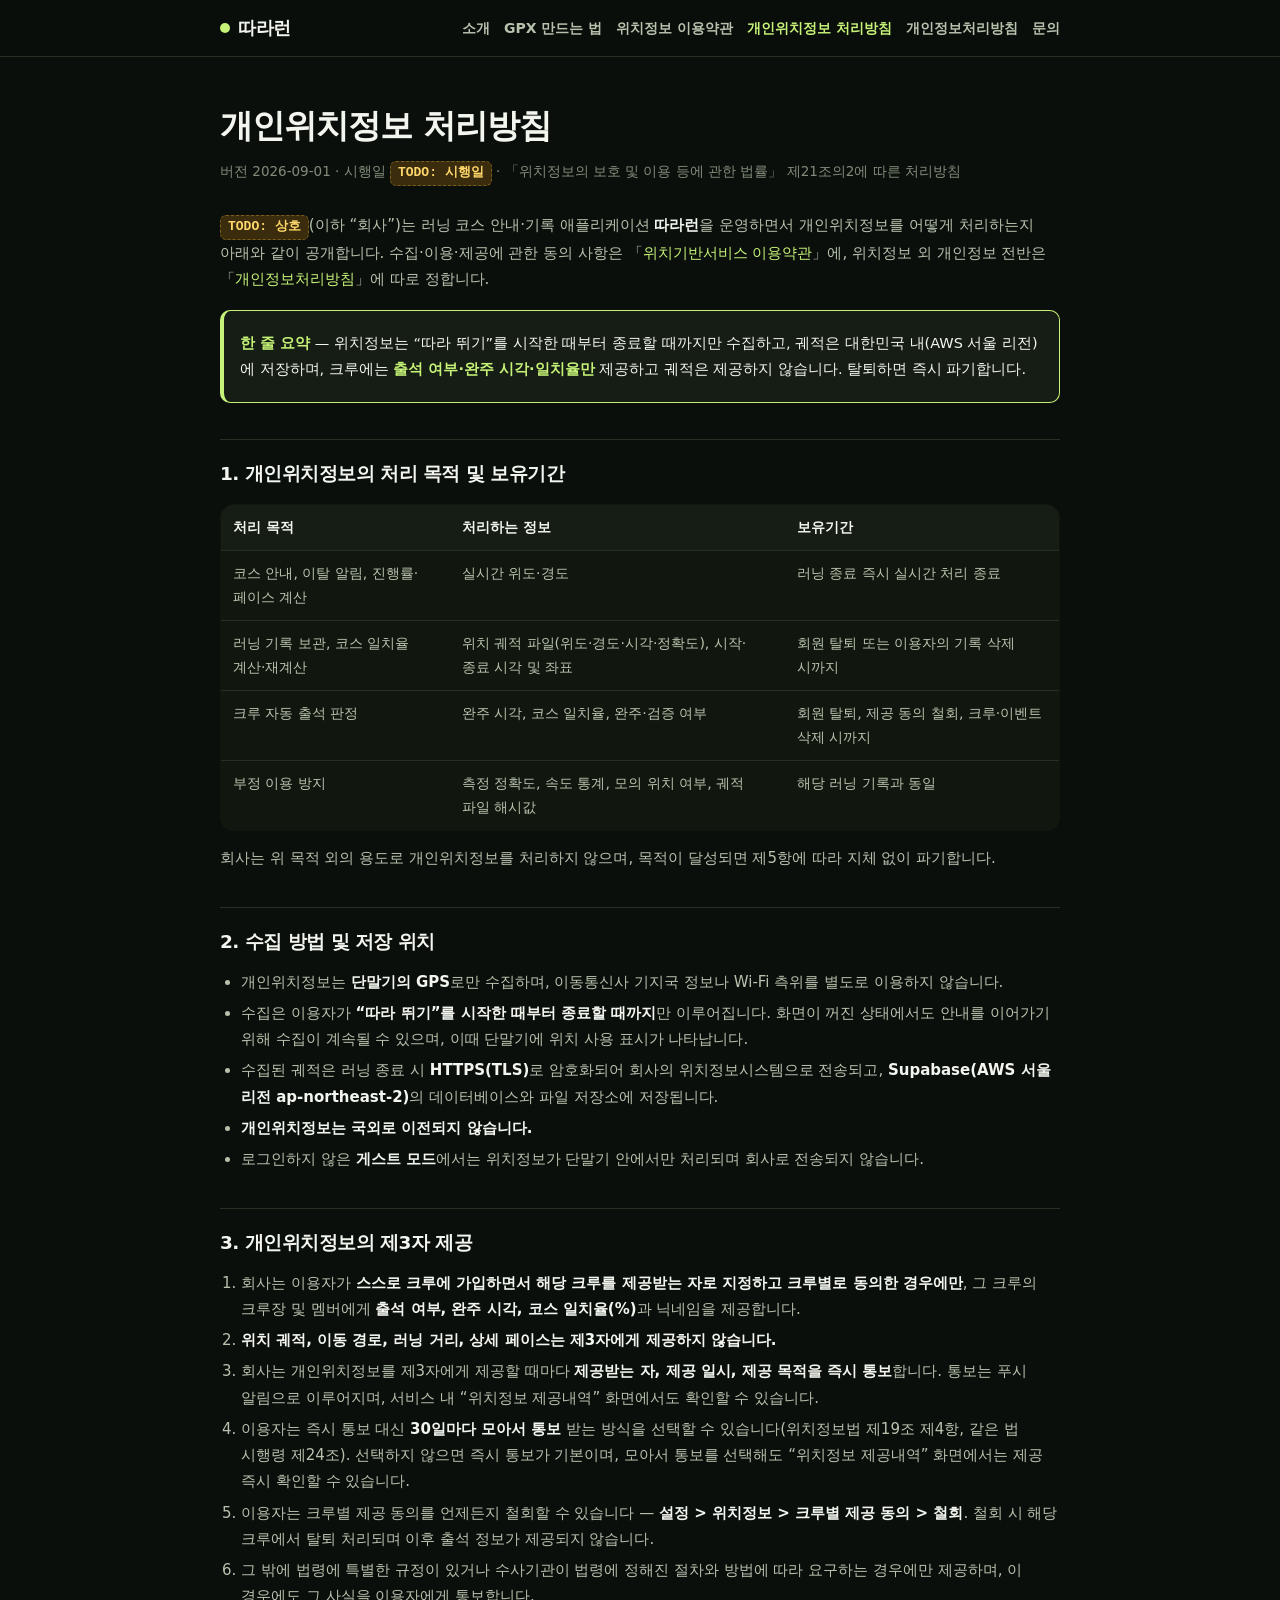
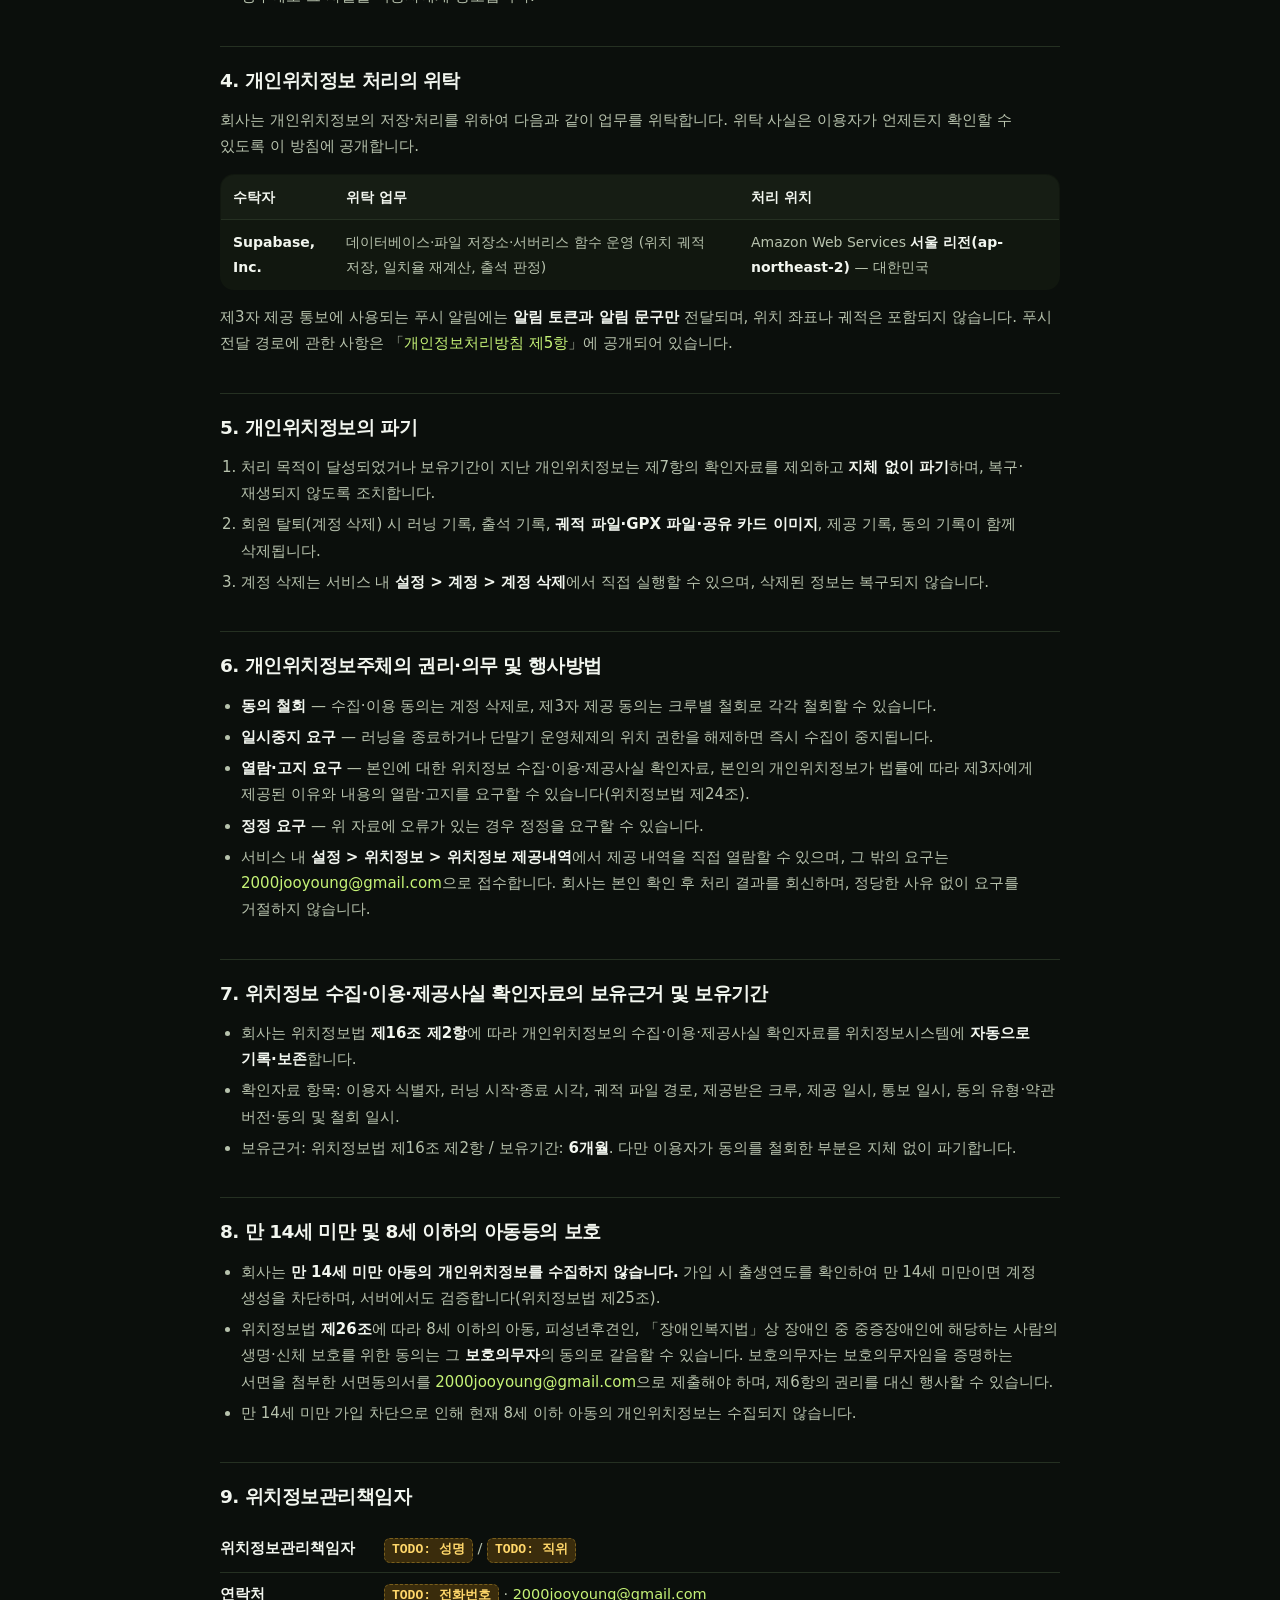
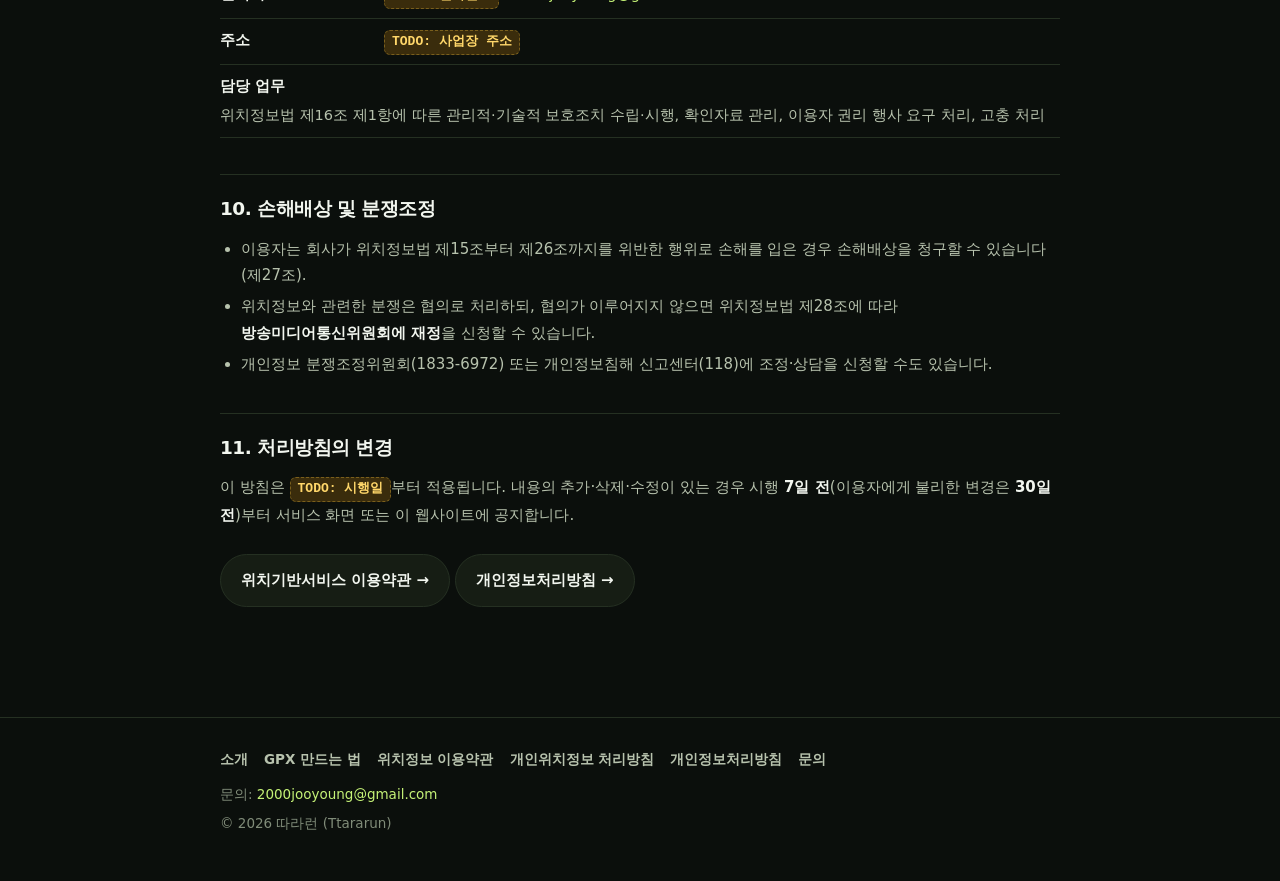
==== location-policy.html @ da51dc08 "feat: 따라런 소개 사이트 + 위치정보 이용약관·처리방침 공개 위치정보법 §12(약관 공개)·§21의2(개인위치정보 처리방침 공개) 및 개인정보 보호법 §30 이행을 위한 정적" ====
<!doctype html>
<html lang="ko">
<head>
<meta charset="utf-8">
<meta name="viewport" content="width=device-width, initial-scale=1">
<title>개인위치정보 처리방침 — 따라런</title>
<meta name="description" content="따라런 개인위치정보 처리방침. 위치정보의 보호 및 이용 등에 관한 법률 제21조의2에 따라 개인위치정보의 처리 목적·보유기간·제3자 제공·위탁·권리 행사 방법을 공개합니다.">
<link rel="stylesheet" href="style.css">
</head>
<body>

<header class="site-header">
  <div class="wrap">
    <a class="brand" href="index.html"><span class="dot"></span>따라런</a>
    <nav class="site-nav">
      <a href="index.html">소개</a>
      <a href="how-to-gpx.html">GPX 만드는 법</a>
      <a href="terms-location.html">위치정보 이용약관</a>
      <a href="location-policy.html" aria-current="page">개인위치정보 처리방침</a>
      <a href="privacy.html">개인정보처리방침</a>
      <a href="support.html">문의</a>
    </nav>
  </div>
</header>

<main class="wrap legal">

<h1>개인위치정보 처리방침</h1>
<p class="meta">버전 2026-09-01 · 시행일 <span class="todo">TODO: 시행일</span> · 「위치정보의 보호 및 이용 등에 관한 법률」 제21조의2에 따른 처리방침</p>

<p><span class="todo">TODO: 상호</span>(이하 “회사”)는 러닝 코스 안내·기록 애플리케이션 <strong>따라런</strong>을 운영하면서 개인위치정보를 어떻게 처리하는지 아래와 같이 공개합니다.
  수집·이용·제공에 관한 동의 사항은 「<a href="terms-location.html">위치기반서비스 이용약관</a>」에, 위치정보 외 개인정보 전반은 「<a href="privacy.html">개인정보처리방침</a>」에 따로 정합니다.</p>

<div class="notice">
  <p><strong>한 줄 요약</strong> — 위치정보는 “따라 뛰기”를 시작한 때부터 종료할 때까지만 수집하고, 궤적은 대한민국 내(AWS 서울 리전)에 저장하며, 크루에는 <strong>출석 여부·완주 시각·일치율만</strong> 제공하고 궤적은 제공하지 않습니다. 탈퇴하면 즉시 파기합니다.</p>
</div>

<h2 id="l1">1. 개인위치정보의 처리 목적 및 보유기간</h2>
<div class="table-scroll">
  <table>
    <thead><tr><th>처리 목적</th><th>처리하는 정보</th><th>보유기간</th></tr></thead>
    <tbody>
      <tr><td>코스 안내, 이탈 알림, 진행률·페이스 계산</td><td>실시간 위도·경도</td><td>러닝 종료 즉시 실시간 처리 종료</td></tr>
      <tr><td>러닝 기록 보관, 코스 일치율 계산·재계산</td><td>위치 궤적 파일(위도·경도·시각·정확도), 시작·종료 시각 및 좌표</td><td>회원 탈퇴 또는 이용자의 기록 삭제 시까지</td></tr>
      <tr><td>크루 자동 출석 판정</td><td>완주 시각, 코스 일치율, 완주·검증 여부</td><td>회원 탈퇴, 제공 동의 철회, 크루·이벤트 삭제 시까지</td></tr>
      <tr><td>부정 이용 방지</td><td>측정 정확도, 속도 통계, 모의 위치 여부, 궤적 파일 해시값</td><td>해당 러닝 기록과 동일</td></tr>
    </tbody>
  </table>
</div>
<p>회사는 위 목적 외의 용도로 개인위치정보를 처리하지 않으며, 목적이 달성되면 제5항에 따라 지체 없이 파기합니다.</p>

<h2 id="l2">2. 수집 방법 및 저장 위치</h2>
<ul>
  <li>개인위치정보는 <strong>단말기의 GPS</strong>로만 수집하며, 이동통신사 기지국 정보나 Wi-Fi 측위를 별도로 이용하지 않습니다.</li>
  <li>수집은 이용자가 <strong>“따라 뛰기”를 시작한 때부터 종료할 때까지</strong>만 이루어집니다. 화면이 꺼진 상태에서도 안내를 이어가기 위해 수집이 계속될 수 있으며, 이때 단말기에 위치 사용 표시가 나타납니다.</li>
  <li>수집된 궤적은 러닝 종료 시 <strong>HTTPS(TLS)</strong>로 암호화되어 회사의 위치정보시스템으로 전송되고, <strong>Supabase(AWS 서울 리전 ap-northeast-2)</strong>의 데이터베이스와 파일 저장소에 저장됩니다.</li>
  <li><strong>개인위치정보는 국외로 이전되지 않습니다.</strong></li>
  <li>로그인하지 않은 <strong>게스트 모드</strong>에서는 위치정보가 단말기 안에서만 처리되며 회사로 전송되지 않습니다.</li>
</ul>

<h2 id="l3">3. 개인위치정보의 제3자 제공</h2>
<ol>
  <li>회사는 이용자가 <strong>스스로 크루에 가입하면서 해당 크루를 제공받는 자로 지정하고 크루별로 동의한 경우에만</strong>, 그 크루의 크루장 및 멤버에게 <strong>출석 여부, 완주 시각, 코스 일치율(%)</strong>과 닉네임을 제공합니다.</li>
  <li><strong>위치 궤적, 이동 경로, 러닝 거리, 상세 페이스는 제3자에게 제공하지 않습니다.</strong></li>
  <li>회사는 개인위치정보를 제3자에게 제공할 때마다 <strong>제공받는 자, 제공 일시, 제공 목적을 즉시 통보</strong>합니다. 통보는 푸시 알림으로 이루어지며, 서비스 내 “위치정보 제공내역” 화면에서도 확인할 수 있습니다.</li>
  <li>이용자는 즉시 통보 대신 <strong>30일마다 모아서 통보</strong> 받는 방식을 선택할 수 있습니다(위치정보법 제19조 제4항, 같은 법 시행령 제24조). 선택하지 않으면 즉시 통보가 기본이며, 모아서 통보를 선택해도 “위치정보 제공내역” 화면에서는 제공 즉시 확인할 수 있습니다.</li>
  <li>이용자는 크루별 제공 동의를 언제든지 철회할 수 있습니다 — <strong>설정 &gt; 위치정보 &gt; 크루별 제공 동의 &gt; 철회</strong>. 철회 시 해당 크루에서 탈퇴 처리되며 이후 출석 정보가 제공되지 않습니다.</li>
  <li>그 밖에 법령에 특별한 규정이 있거나 수사기관이 법령에 정해진 절차와 방법에 따라 요구하는 경우에만 제공하며, 이 경우에도 그 사실을 이용자에게 통보합니다.</li>
</ol>

<h2 id="l4">4. 개인위치정보 처리의 위탁</h2>
<p>회사는 개인위치정보의 저장·처리를 위하여 다음과 같이 업무를 위탁합니다. 위탁 사실은 이용자가 언제든지 확인할 수 있도록 이 방침에 공개합니다.</p>
<div class="table-scroll">
  <table>
    <thead><tr><th>수탁자</th><th>위탁 업무</th><th>처리 위치</th></tr></thead>
    <tbody>
      <tr>
        <td><strong>Supabase, Inc.</strong></td>
        <td>데이터베이스·파일 저장소·서버리스 함수 운영 (위치 궤적 저장, 일치율 재계산, 출석 판정)</td>
        <td>Amazon Web Services <strong>서울 리전(ap-northeast-2)</strong> — 대한민국</td>
      </tr>
    </tbody>
  </table>
</div>
<p>제3자 제공 통보에 사용되는 푸시 알림에는 <strong>알림 토큰과 알림 문구만</strong> 전달되며, 위치 좌표나 궤적은 포함되지 않습니다. 푸시 전달 경로에 관한 사항은 「<a href="privacy.html#p5">개인정보처리방침 제5항</a>」에 공개되어 있습니다.</p>

<h2 id="l5">5. 개인위치정보의 파기</h2>
<ol>
  <li>처리 목적이 달성되었거나 보유기간이 지난 개인위치정보는 제7항의 확인자료를 제외하고 <strong>지체 없이 파기</strong>하며, 복구·재생되지 않도록 조치합니다.</li>
  <li>회원 탈퇴(계정 삭제) 시 러닝 기록, 출석 기록, <strong>궤적 파일·GPX 파일·공유 카드 이미지</strong>, 제공 기록, 동의 기록이 함께 삭제됩니다.</li>
  <li>계정 삭제는 서비스 내 <strong>설정 &gt; 계정 &gt; 계정 삭제</strong>에서 직접 실행할 수 있으며, 삭제된 정보는 복구되지 않습니다.</li>
</ol>

<h2 id="l6">6. 개인위치정보주체의 권리·의무 및 행사방법</h2>
<ul>
  <li><strong>동의 철회</strong> — 수집·이용 동의는 계정 삭제로, 제3자 제공 동의는 크루별 철회로 각각 철회할 수 있습니다.</li>
  <li><strong>일시중지 요구</strong> — 러닝을 종료하거나 단말기 운영체제의 위치 권한을 해제하면 즉시 수집이 중지됩니다.</li>
  <li><strong>열람·고지 요구</strong> — 본인에 대한 위치정보 수집·이용·제공사실 확인자료, 본인의 개인위치정보가 법률에 따라 제3자에게 제공된 이유와 내용의 열람·고지를 요구할 수 있습니다(위치정보법 제24조).</li>
  <li><strong>정정 요구</strong> — 위 자료에 오류가 있는 경우 정정을 요구할 수 있습니다.</li>
  <li>서비스 내 <strong>설정 &gt; 위치정보 &gt; 위치정보 제공내역</strong>에서 제공 내역을 직접 열람할 수 있으며, 그 밖의 요구는 <a href="mailto:2000jooyoung@gmail.com">2000jooyoung@gmail.com</a>으로 접수합니다. 회사는 본인 확인 후 처리 결과를 회신하며, 정당한 사유 없이 요구를 거절하지 않습니다.</li>
</ul>

<h2 id="l7">7. 위치정보 수집·이용·제공사실 확인자료의 보유근거 및 보유기간</h2>
<ul>
  <li>회사는 위치정보법 <strong>제16조 제2항</strong>에 따라 개인위치정보의 수집·이용·제공사실 확인자료를 위치정보시스템에 <strong>자동으로 기록·보존</strong>합니다.</li>
  <li>확인자료 항목: 이용자 식별자, 러닝 시작·종료 시각, 궤적 파일 경로, 제공받은 크루, 제공 일시, 통보 일시, 동의 유형·약관 버전·동의 및 철회 일시.</li>
  <li>보유근거: 위치정보법 제16조 제2항 / 보유기간: <strong>6개월</strong>. 다만 이용자가 동의를 철회한 부분은 지체 없이 파기합니다.</li>
</ul>

<h2 id="l8">8. 만 14세 미만 및 8세 이하의 아동등의 보호</h2>
<ul>
  <li>회사는 <strong>만 14세 미만 아동의 개인위치정보를 수집하지 않습니다.</strong> 가입 시 출생연도를 확인하여 만 14세 미만이면 계정 생성을 차단하며, 서버에서도 검증합니다(위치정보법 제25조).</li>
  <li>위치정보법 <strong>제26조</strong>에 따라 8세 이하의 아동, 피성년후견인, 「장애인복지법」상 장애인 중 중증장애인에 해당하는 사람의 생명·신체 보호를 위한 동의는 그 <strong>보호의무자</strong>의 동의로 갈음할 수 있습니다. 보호의무자는 보호의무자임을 증명하는 서면을 첨부한 서면동의서를 <a href="mailto:2000jooyoung@gmail.com">2000jooyoung@gmail.com</a>으로 제출해야 하며, 제6항의 권리를 대신 행사할 수 있습니다.</li>
  <li>만 14세 미만 가입 차단으로 인해 현재 8세 이하 아동의 개인위치정보는 수집되지 않습니다.</li>
</ul>

<h2 id="l9">9. 위치정보관리책임자</h2>
<dl class="info">
  <div><dt>위치정보관리책임자</dt><dd><span class="todo">TODO: 성명</span> / <span class="todo">TODO: 직위</span></dd></div>
  <div><dt>연락처</dt><dd><span class="todo">TODO: 전화번호</span> · <a href="mailto:2000jooyoung@gmail.com">2000jooyoung@gmail.com</a></dd></div>
  <div><dt>주소</dt><dd><span class="todo">TODO: 사업장 주소</span></dd></div>
  <div><dt>담당 업무</dt><dd>위치정보법 제16조 제1항에 따른 관리적·기술적 보호조치 수립·시행, 확인자료 관리, 이용자 권리 행사 요구 처리, 고충 처리</dd></div>
</dl>

<h2 id="l10">10. 손해배상 및 분쟁조정</h2>
<ul>
  <li>이용자는 회사가 위치정보법 제15조부터 제26조까지를 위반한 행위로 손해를 입은 경우 손해배상을 청구할 수 있습니다(제27조).</li>
  <li>위치정보와 관련한 분쟁은 협의로 처리하되, 협의가 이루어지지 않으면 위치정보법 제28조에 따라 <strong>방송미디어통신위원회에 재정</strong>을 신청할 수 있습니다.</li>
  <li>개인정보 분쟁조정위원회(1833-6972) 또는 개인정보침해 신고센터(118)에 조정·상담을 신청할 수도 있습니다.</li>
</ul>

<h2 id="l11">11. 처리방침의 변경</h2>
<p>이 방침은 <span class="todo">TODO: 시행일</span>부터 적용됩니다. 내용의 추가·삭제·수정이 있는 경우 시행 <strong>7일 전</strong>(이용자에게 불리한 변경은 <strong>30일 전</strong>)부터 서비스 화면 또는 이 웹사이트에 공지합니다.</p>

<p style="margin-top:26px">
  <a class="btn" href="terms-location.html">위치기반서비스 이용약관 →</a>
  <a class="btn" href="privacy.html">개인정보처리방침 →</a>
</p>

</main>

<footer class="site-footer">
  <div class="wrap">
    <nav>
      <a href="index.html">소개</a>
      <a href="how-to-gpx.html">GPX 만드는 법</a>
      <a href="terms-location.html">위치정보 이용약관</a>
      <a href="location-policy.html">개인위치정보 처리방침</a>
      <a href="privacy.html">개인정보처리방침</a>
      <a href="support.html">문의</a>
    </nav>
    <p>문의: <a href="mailto:2000jooyoung@gmail.com">2000jooyoung@gmail.com</a></p>
    <p>© 2026 따라런 (Ttararun)</p>
  </div>
</footer>

</body>
</html>
---- style.css ----
/* 따라런 (Ttararun) — static site. No external dependencies. */

:root {
  --ground: #0b0f0c;
  --surface: #11170f;
  --surface-2: #161d14;
  --border: #253022;
  --accent: #c5f277;
  --on-accent: #10160d;
  --text: #f2f6ef;
  --text-2: #b7c2ad;
  --text-3: #808c79;
  --radius: 14px;
  --maxw: 880px;
}

* { box-sizing: border-box; }

html { -webkit-text-size-adjust: 100%; }

body {
  margin: 0;
  background: var(--ground);
  color: var(--text);
  font-family: -apple-system, BlinkMacSystemFont, "Apple SD Gothic Neo", "Pretendard",
    "Noto Sans KR", "Malgun Gothic", "맑은 고딕", system-ui, sans-serif;
  font-size: 16px;
  line-height: 1.75;
  word-break: keep-all;
  overflow-wrap: anywhere;
}

a { color: var(--accent); text-decoration: none; }
a:hover, a:focus-visible { text-decoration: underline; }

.wrap { max-width: var(--maxw); margin: 0 auto; padding: 0 20px; }

/* ---------- header / nav ---------- */

.site-header {
  position: sticky;
  top: 0;
  z-index: 10;
  background: rgba(11, 15, 12, 0.92);
  backdrop-filter: saturate(140%) blur(10px);
  border-bottom: 1px solid var(--border);
}

.site-header .wrap {
  display: flex;
  flex-wrap: wrap;
  align-items: center;
  gap: 8px 18px;
  padding-top: 12px;
  padding-bottom: 12px;
}

.brand {
  display: inline-flex;
  align-items: center;
  gap: 8px;
  font-weight: 800;
  font-size: 18px;
  color: var(--text);
  letter-spacing: -0.02em;
}

.brand .dot {
  width: 10px;
  height: 10px;
  border-radius: 50%;
  background: var(--accent);
}

.site-nav { display: flex; flex-wrap: wrap; gap: 6px 14px; margin-left: auto; }
.site-nav a { color: var(--text-2); font-size: 14px; font-weight: 600; }
.site-nav a[aria-current="page"] { color: var(--accent); }

/* ---------- hero ---------- */

.hero { padding: 56px 0 24px; }
.hero h1 {
  font-size: clamp(30px, 7vw, 50px);
  line-height: 1.22;
  letter-spacing: -0.035em;
  margin: 0 0 16px;
  font-weight: 800;
}
.hero h1 em { font-style: normal; color: var(--accent); }
.hero p.lead { font-size: clamp(16px, 2.6vw, 19px); color: var(--text-2); margin: 0 0 8px; max-width: 46ch; }

.badge {
  display: inline-block;
  padding: 5px 11px;
  border: 1px solid var(--border);
  border-radius: 999px;
  font-size: 12.5px;
  font-weight: 700;
  color: var(--accent);
  background: var(--surface);
  margin-bottom: 18px;
}

.cta-row { display: flex; flex-wrap: wrap; gap: 10px; margin-top: 22px; }

.btn {
  display: inline-block;
  padding: 12px 20px;
  border-radius: 999px;
  font-weight: 700;
  font-size: 15px;
  border: 1px solid var(--border);
  color: var(--text);
  background: var(--surface-2);
}
.btn:hover { text-decoration: none; border-color: var(--accent); }
.btn-primary { background: var(--accent); color: var(--on-accent); border-color: var(--accent); }

/* ---------- sections ---------- */

section { padding: 34px 0; }
h2 {
  font-size: clamp(21px, 4.2vw, 27px);
  letter-spacing: -0.028em;
  margin: 0 0 6px;
  font-weight: 800;
}
h3 { font-size: 17px; margin: 26px 0 6px; font-weight: 700; letter-spacing: -0.02em; }
.section-sub { color: var(--text-3); margin: 0 0 20px; font-size: 14.5px; }

.cards { display: grid; gap: 12px; grid-template-columns: repeat(auto-fit, minmax(232px, 1fr)); }
.card {
  background: var(--surface);
  border: 1px solid var(--border);
  border-radius: var(--radius);
  padding: 18px;
}
.card h3 { margin: 0 0 6px; font-size: 16px; color: var(--accent); }
.card p { margin: 0; color: var(--text-2); font-size: 14.5px; line-height: 1.65; }

/* ---------- screenshots ---------- */

.shots {
  display: grid;
  gap: 14px;
  grid-template-columns: repeat(auto-fit, minmax(190px, 1fr));
  margin: 0;
  padding: 0;
  list-style: none;
}
.shots li { margin: 0; }
.shots img {
  width: 100%;
  height: auto;
  display: block;
  border-radius: var(--radius);
  border: 1px solid var(--border);
  background: var(--surface);
}
.shots figcaption { font-size: 13px; color: var(--text-3); margin-top: 8px; text-align: center; }
.shots figure { margin: 0; }

/* ---------- steps (how-to) ---------- */

.steps { list-style: none; counter-reset: step; margin: 0; padding: 0; display: grid; gap: 10px; }
.steps li {
  counter-increment: step;
  background: var(--surface);
  border: 1px solid var(--border);
  border-radius: var(--radius);
  padding: 16px 16px 16px 58px;
  position: relative;
}
.steps li::before {
  content: counter(step);
  position: absolute;
  left: 16px;
  top: 16px;
  width: 26px;
  height: 26px;
  border-radius: 50%;
  background: var(--accent);
  color: var(--on-accent);
  font-weight: 800;
  font-size: 14px;
  display: grid;
  place-items: center;
}
.steps strong { display: block; font-size: 15.5px; margin-bottom: 3px; }
.steps span { color: var(--text-2); font-size: 14px; line-height: 1.65; }

/* ---------- legal documents ---------- */

.legal { padding-bottom: 60px; }
.legal h1 { font-size: clamp(24px, 5vw, 33px); letter-spacing: -0.03em; margin: 40px 0 6px; }
.legal .meta { color: var(--text-3); font-size: 13.5px; margin: 0 0 26px; }
.legal h2 {
  font-size: 18.5px;
  margin: 36px 0 8px;
  padding-top: 18px;
  border-top: 1px solid var(--border);
}
.legal h3 { font-size: 15.5px; color: var(--accent); }
.legal p, .legal li { font-size: 15px; color: var(--text-2); }
.legal p { margin: 10px 0; }
.legal ul, .legal ol { padding-left: 21px; margin: 10px 0; }
.legal li { margin: 5px 0; }
.legal strong { color: var(--text); }

.toc {
  background: var(--surface);
  border: 1px solid var(--border);
  border-radius: var(--radius);
  padding: 16px 18px;
}
.toc ol { margin: 6px 0 0; padding-left: 20px; columns: 2; column-gap: 26px; }
.toc li { font-size: 14px; break-inside: avoid; }
.toc a { color: var(--text-2); }

.notice {
  background: var(--surface-2);
  border: 1px solid var(--accent);
  border-left-width: 4px;
  border-radius: 10px;
  padding: 14px 16px;
  margin: 18px 0;
}
.notice p { margin: 6px 0; color: var(--text); font-size: 14.5px; }
.notice strong { color: var(--accent); }

.todo {
  display: inline-block;
  background: #3a2c0c;
  color: #ffd76a;
  border: 1px dashed #7a5f1c;
  border-radius: 6px;
  padding: 0 7px;
  font-size: 13px;
  font-weight: 700;
  font-family: ui-monospace, SFMono-Regular, Menlo, monospace;
}

/* ---------- tables ---------- */

.table-scroll { overflow-x: auto; -webkit-overflow-scrolling: touch; margin: 14px 0; }
table {
  width: 100%;
  min-width: 480px;
  border-collapse: collapse;
  font-size: 14px;
  background: var(--surface);
  border: 1px solid var(--border);
  border-radius: var(--radius);
  overflow: hidden;
}
th, td { padding: 10px 12px; text-align: left; border-bottom: 1px solid var(--border); vertical-align: top; }
th { background: var(--surface-2); color: var(--text); font-weight: 700; white-space: nowrap; }
td { color: var(--text-2); }
tbody tr:last-child td { border-bottom: none; }

dl.info { margin: 14px 0; }
dl.info div {
  display: flex;
  flex-wrap: wrap;
  gap: 4px 14px;
  padding: 9px 0;
  border-bottom: 1px solid var(--border);
}
dl.info dt { min-width: 150px; font-weight: 700; color: var(--text); font-size: 14.5px; margin: 0; }
dl.info dd { margin: 0; color: var(--text-2); font-size: 14.5px; }

/* ---------- footer ---------- */

.site-footer {
  border-top: 1px solid var(--border);
  padding: 30px 0 46px;
  margin-top: 40px;
  color: var(--text-3);
  font-size: 13.5px;
}
.site-footer nav { display: flex; flex-wrap: wrap; gap: 8px 16px; margin-bottom: 12px; }
.site-footer nav a { color: var(--text-2); font-weight: 600; }
.site-footer p { margin: 5px 0; }

@media (max-width: 560px) {
  .toc ol { columns: 1; }
  .hero { padding-top: 40px; }
  dl.info dt { min-width: 100%; }
}
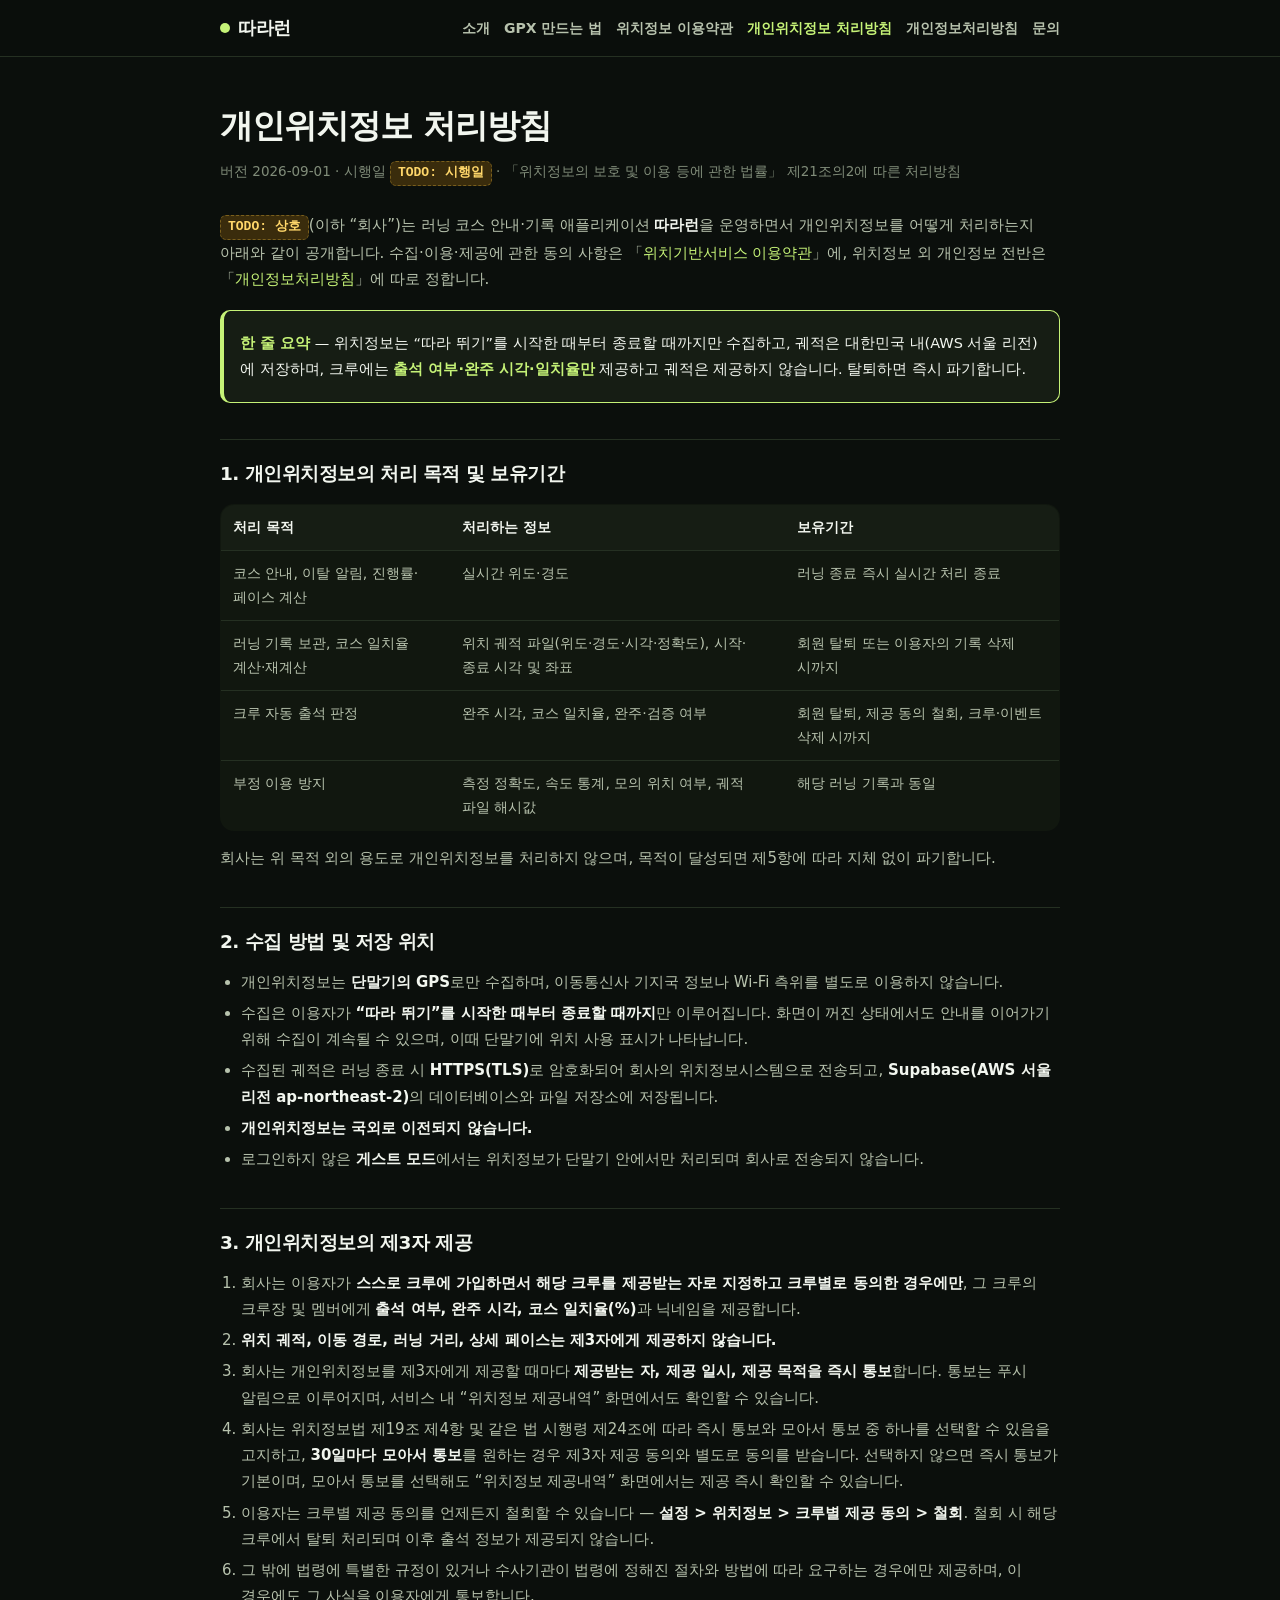
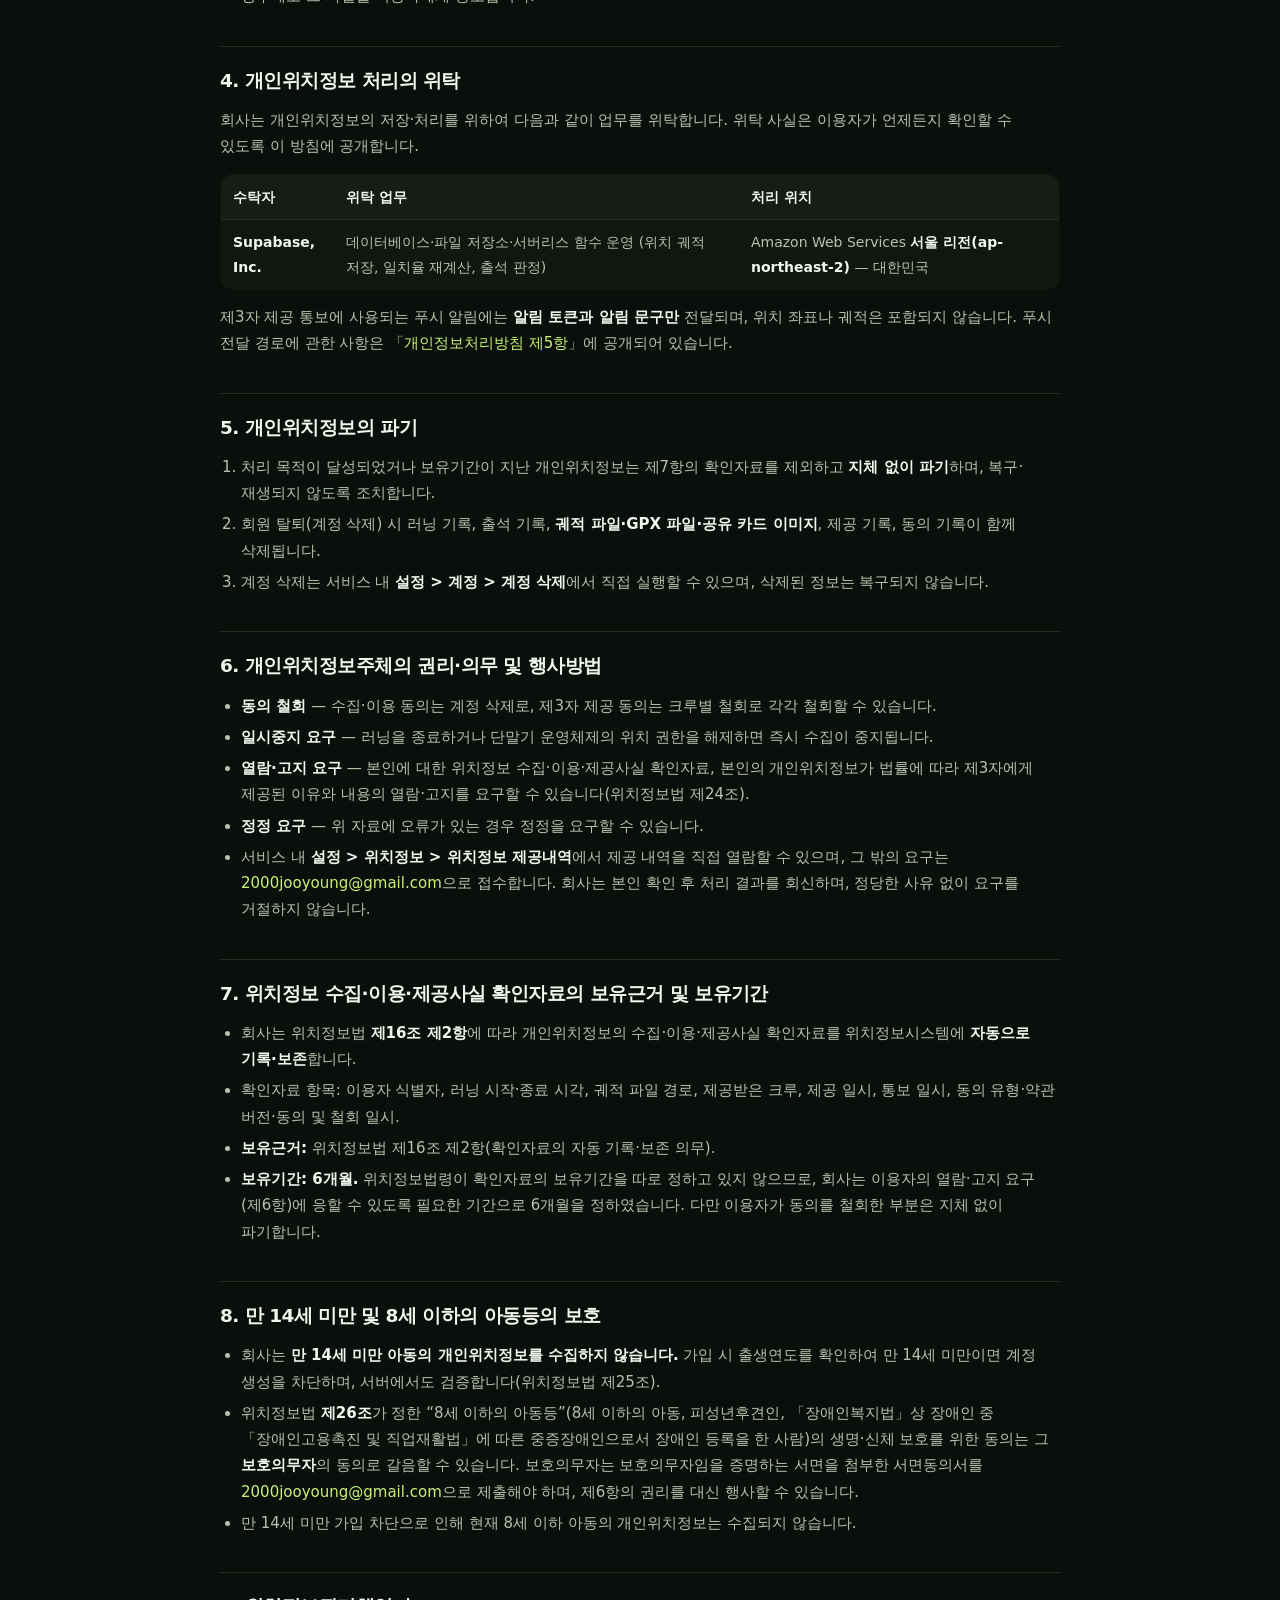
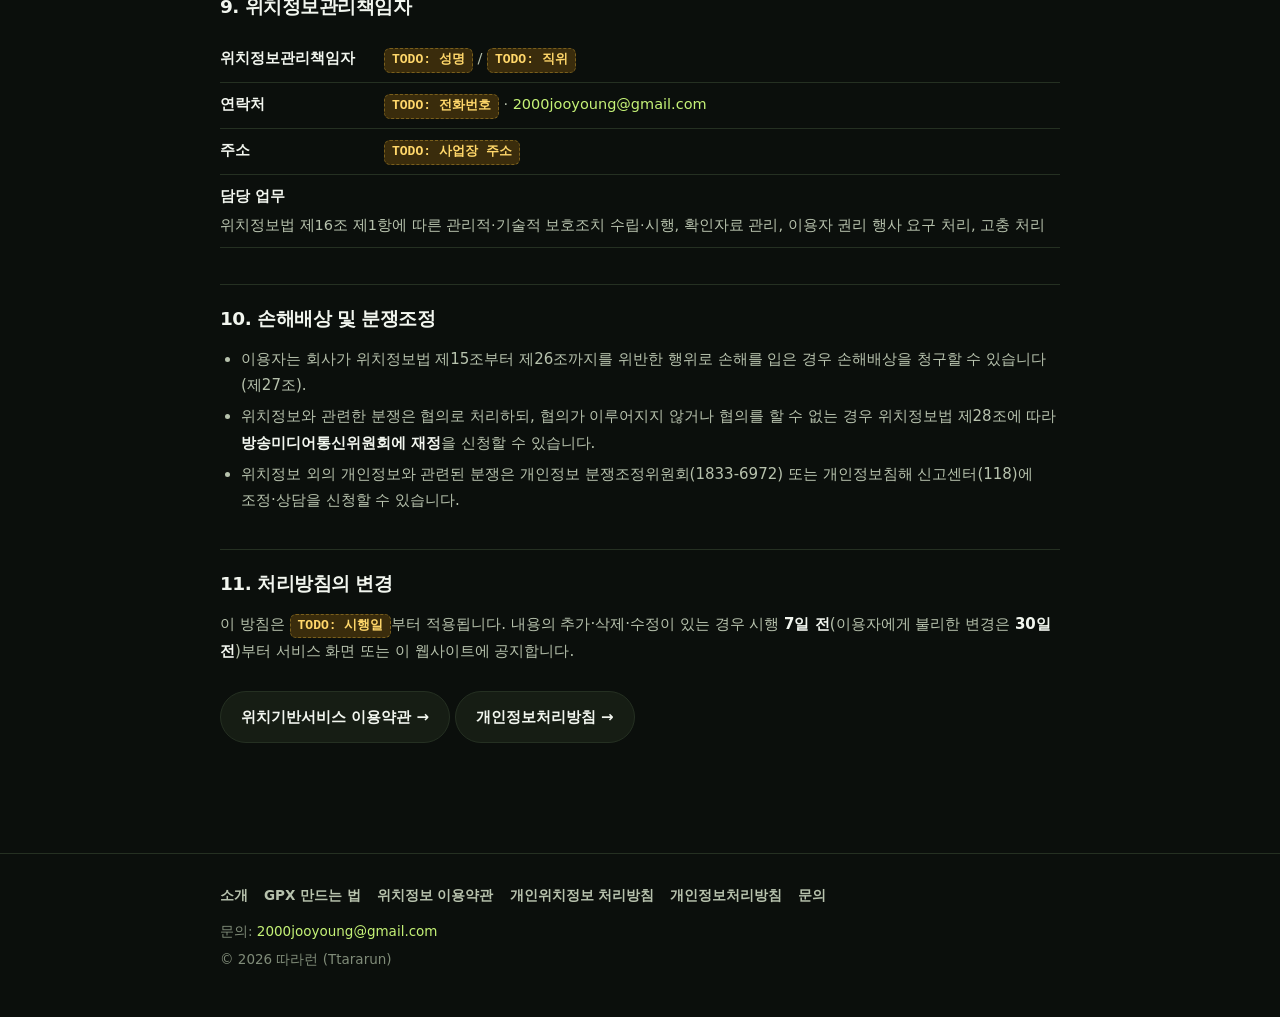
==== commit ea388e93: "fix: 법령 검증 결과 반영 (확인자료 보유기간 근거, 분쟁조정 창구, 아동등 정의, 통보 선택권) - 확인자료 6개월은 법정 기간이 아님을 명시하고 회사가 정한 근거를 기재 (" ====
--- a/location-policy.html
+++ b/location-policy.html
@@ -63,7 +63,7 @@
   <li>회사는 이용자가 <strong>스스로 크루에 가입하면서 해당 크루를 제공받는 자로 지정하고 크루별로 동의한 경우에만</strong>, 그 크루의 크루장 및 멤버에게 <strong>출석 여부, 완주 시각, 코스 일치율(%)</strong>과 닉네임을 제공합니다.</li>
   <li><strong>위치 궤적, 이동 경로, 러닝 거리, 상세 페이스는 제3자에게 제공하지 않습니다.</strong></li>
   <li>회사는 개인위치정보를 제3자에게 제공할 때마다 <strong>제공받는 자, 제공 일시, 제공 목적을 즉시 통보</strong>합니다. 통보는 푸시 알림으로 이루어지며, 서비스 내 “위치정보 제공내역” 화면에서도 확인할 수 있습니다.</li>
-  <li>이용자는 즉시 통보 대신 <strong>30일마다 모아서 통보</strong> 받는 방식을 선택할 수 있습니다(위치정보법 제19조 제4항, 같은 법 시행령 제24조). 선택하지 않으면 즉시 통보가 기본이며, 모아서 통보를 선택해도 “위치정보 제공내역” 화면에서는 제공 즉시 확인할 수 있습니다.</li>
+  <li>회사는 위치정보법 제19조 제4항 및 같은 법 시행령 제24조에 따라 즉시 통보와 모아서 통보 중 하나를 선택할 수 있음을 고지하고, <strong>30일마다 모아서 통보</strong>를 원하는 경우 제3자 제공 동의와 별도로 동의를 받습니다. 선택하지 않으면 즉시 통보가 기본이며, 모아서 통보를 선택해도 “위치정보 제공내역” 화면에서는 제공 즉시 확인할 수 있습니다.</li>
   <li>이용자는 크루별 제공 동의를 언제든지 철회할 수 있습니다 — <strong>설정 &gt; 위치정보 &gt; 크루별 제공 동의 &gt; 철회</strong>. 철회 시 해당 크루에서 탈퇴 처리되며 이후 출석 정보가 제공되지 않습니다.</li>
   <li>그 밖에 법령에 특별한 규정이 있거나 수사기관이 법령에 정해진 절차와 방법에 따라 요구하는 경우에만 제공하며, 이 경우에도 그 사실을 이용자에게 통보합니다.</li>
 </ol>
@@ -104,13 +104,14 @@
 <ul>
   <li>회사는 위치정보법 <strong>제16조 제2항</strong>에 따라 개인위치정보의 수집·이용·제공사실 확인자료를 위치정보시스템에 <strong>자동으로 기록·보존</strong>합니다.</li>
   <li>확인자료 항목: 이용자 식별자, 러닝 시작·종료 시각, 궤적 파일 경로, 제공받은 크루, 제공 일시, 통보 일시, 동의 유형·약관 버전·동의 및 철회 일시.</li>
-  <li>보유근거: 위치정보법 제16조 제2항 / 보유기간: <strong>6개월</strong>. 다만 이용자가 동의를 철회한 부분은 지체 없이 파기합니다.</li>
+  <li><strong>보유근거:</strong> 위치정보법 제16조 제2항(확인자료의 자동 기록·보존 의무).</li>
+  <li><strong>보유기간: 6개월.</strong> 위치정보법령이 확인자료의 보유기간을 따로 정하고 있지 않으므로, 회사는 이용자의 열람·고지 요구(제6항)에 응할 수 있도록 필요한 기간으로 6개월을 정하였습니다. 다만 이용자가 동의를 철회한 부분은 지체 없이 파기합니다.</li>
 </ul>
 
 <h2 id="l8">8. 만 14세 미만 및 8세 이하의 아동등의 보호</h2>
 <ul>
   <li>회사는 <strong>만 14세 미만 아동의 개인위치정보를 수집하지 않습니다.</strong> 가입 시 출생연도를 확인하여 만 14세 미만이면 계정 생성을 차단하며, 서버에서도 검증합니다(위치정보법 제25조).</li>
-  <li>위치정보법 <strong>제26조</strong>에 따라 8세 이하의 아동, 피성년후견인, 「장애인복지법」상 장애인 중 중증장애인에 해당하는 사람의 생명·신체 보호를 위한 동의는 그 <strong>보호의무자</strong>의 동의로 갈음할 수 있습니다. 보호의무자는 보호의무자임을 증명하는 서면을 첨부한 서면동의서를 <a href="mailto:2000jooyoung@gmail.com">2000jooyoung@gmail.com</a>으로 제출해야 하며, 제6항의 권리를 대신 행사할 수 있습니다.</li>
+  <li>위치정보법 <strong>제26조</strong>가 정한 “8세 이하의 아동등”(8세 이하의 아동, 피성년후견인, 「장애인복지법」상 장애인 중 「장애인고용촉진 및 직업재활법」에 따른 중증장애인으로서 장애인 등록을 한 사람)의 생명·신체 보호를 위한 동의는 그 <strong>보호의무자</strong>의 동의로 갈음할 수 있습니다. 보호의무자는 보호의무자임을 증명하는 서면을 첨부한 서면동의서를 <a href="mailto:2000jooyoung@gmail.com">2000jooyoung@gmail.com</a>으로 제출해야 하며, 제6항의 권리를 대신 행사할 수 있습니다.</li>
   <li>만 14세 미만 가입 차단으로 인해 현재 8세 이하 아동의 개인위치정보는 수집되지 않습니다.</li>
 </ul>
 
@@ -125,8 +126,8 @@
 <h2 id="l10">10. 손해배상 및 분쟁조정</h2>
 <ul>
   <li>이용자는 회사가 위치정보법 제15조부터 제26조까지를 위반한 행위로 손해를 입은 경우 손해배상을 청구할 수 있습니다(제27조).</li>
-  <li>위치정보와 관련한 분쟁은 협의로 처리하되, 협의가 이루어지지 않으면 위치정보법 제28조에 따라 <strong>방송미디어통신위원회에 재정</strong>을 신청할 수 있습니다.</li>
-  <li>개인정보 분쟁조정위원회(1833-6972) 또는 개인정보침해 신고센터(118)에 조정·상담을 신청할 수도 있습니다.</li>
+  <li>위치정보와 관련한 분쟁은 협의로 처리하되, 협의가 이루어지지 않거나 협의를 할 수 없는 경우 위치정보법 제28조에 따라 <strong>방송미디어통신위원회에 재정</strong>을 신청할 수 있습니다.</li>
+  <li>위치정보 외의 개인정보와 관련된 분쟁은 개인정보 분쟁조정위원회(1833-6972) 또는 개인정보침해 신고센터(118)에 조정·상담을 신청할 수 있습니다.</li>
 </ul>
 
 <h2 id="l11">11. 처리방침의 변경</h2>
